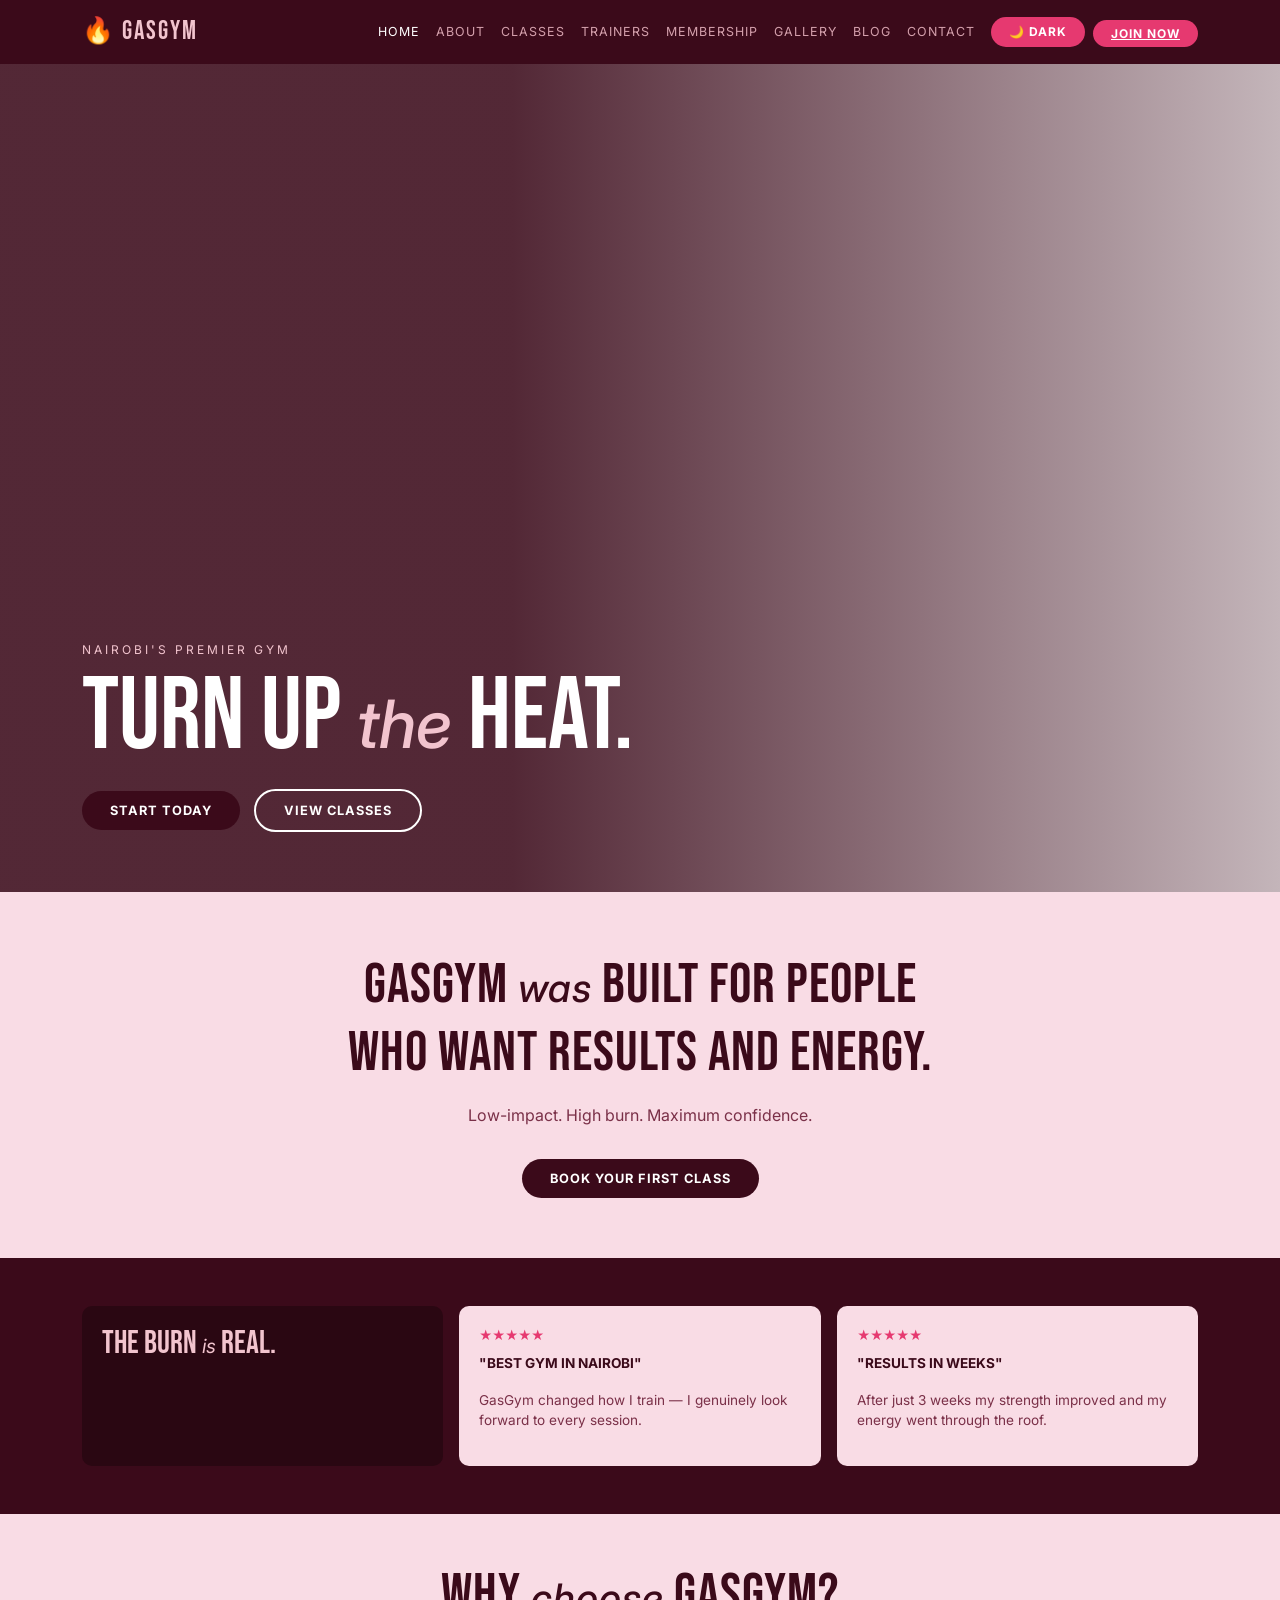
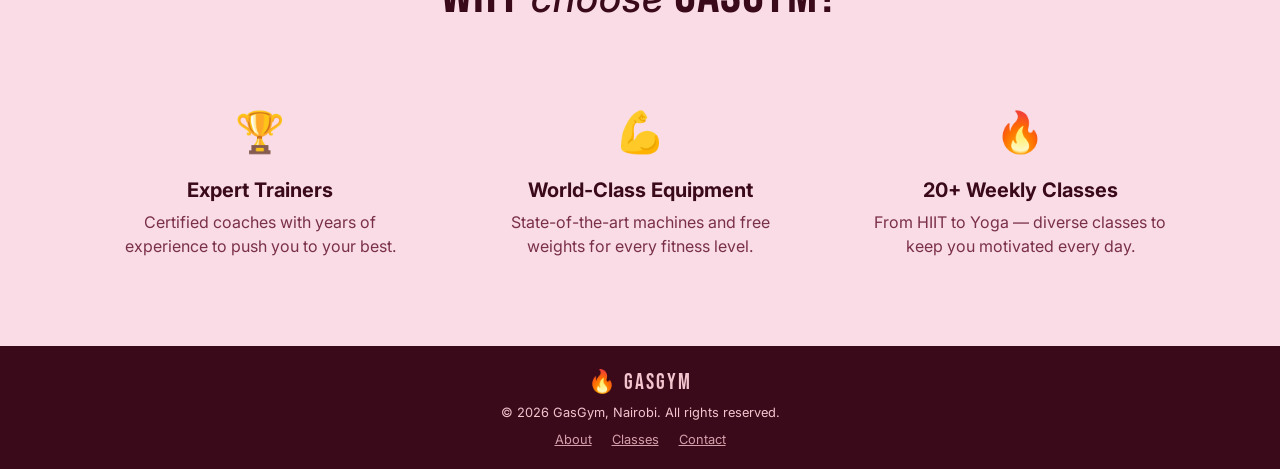
==== index.html @ 3ef98167 "initial commit" ====
<!DOCTYPE html>
<html lang="en">
<head>
  <meta charset="UTF-8" />
  <meta name="viewport" content="width=device-width, initial-scale=1.0"/>
  <title>GasGym — Train Hard. Live Strong.</title>
  <link href="https://fonts.googleapis.com/css2?family=Bebas+Neue&family=Inter:wght@400;600;700&display=swap" rel="stylesheet"/>
  <link href="https://cdn.jsdelivr.net/npm/bootstrap@5.3.0/dist/css/bootstrap.min.css" rel="stylesheet"/>
  <link rel="stylesheet" href="css/style.css"/>
</head>
<body>

  <!-- NAVBAR -->
  <nav class="navbar navbar-expand-lg">
    <div class="container">
      <a class="navbar-brand" href="index.html">🔥 GasGym</a>
      <button class="navbar-toggler" type="button" data-bs-toggle="collapse" data-bs-target="#navMenu">
        <span class="navbar-toggler-icon"></span>
      </button>
      <div class="collapse navbar-collapse" id="navMenu">
        <ul class="navbar-nav ms-auto align-items-center">
          <li class="nav-item"><a class="nav-link active" href="index.html">Home</a></li>
          <li class="nav-item"><a class="nav-link" href="about.html">About</a></li>
          <li class="nav-item"><a class="nav-link" href="classes.html">Classes</a></li>
          <li class="nav-item"><a class="nav-link" href="trainers.html">Trainers</a></li>
          <li class="nav-item"><a class="nav-link" href="membership.html">Membership</a></li>
          <li class="nav-item"><a class="nav-link" href="gallery.html">Gallery</a></li>
          <li class="nav-item"><a class="nav-link" href="blog.html">Blog</a></li>
          <li class="nav-item"><a class="nav-link" href="contact.html">Contact</a></li>
          <li class="nav-item ms-2">
            <button id="themeToggle" class="btn-join">🌙 Dark</button>
          </li>
          <li class="nav-item ms-2">
            <a href="membership.html" class="btn-join">Join Now</a>
          </li>
        </ul>
      </div>
    </div>
  </nav>

  <!-- HERO -->
  <section class="hero">
    <div class="container">
      <p class="hero-sub">Nairobi's Premier Gym</p>
      <h1 class="hero-title">TURN UP <span>the</span> HEAT.</h1>
      <a href="membership.html" class="btn-primary-gg">Start Today</a>
      <a href="classes.html" class="btn-outline-gg">View Classes</a>
    </div>
  </section>

  <!-- PINK SECTION -->
  <section class="section-pink">
    <div class="container">
      <h2>GASGYM <em>was</em> BUILT FOR PEOPLE<br>WHO WANT RESULTS AND ENERGY.</h2>
      <p class="mt-3">Low-impact. High burn. Maximum confidence.</p>
      <a href="classes.html" class="btn-primary-gg mt-3 d-inline-block">Book Your First Class</a>
    </div>
  </section>

  <!-- TESTIMONIALS -->
  <section class="section-dark py-5">
    <div class="container">
      <div class="row g-3">
        <div class="col-md-4">
          <div class="card-dark h-100">
            <div class="card-title-big">THE BURN <em style="font-family:Inter,sans-serif;font-style:italic;font-size:0.6em;">is</em> REAL.</div>
          </div>
        </div>
        <div class="col-md-4">
          <div class="card-pink h-100">
            <div class="stars">★★★★★</div>
            <p class="fw-bold mt-2" style="font-size:0.85rem;text-transform:uppercase;color:#3b0a1a;">"Best gym in Nairobi"</p>
            <p style="font-size:0.85rem;color:#7a3048;">GasGym changed how I train — I genuinely look forward to every session.</p>
          </div>
        </div>
        <div class="col-md-4">
          <div class="card-pink h-100">
            <div class="stars">★★★★★</div>
            <p class="fw-bold mt-2" style="font-size:0.85rem;text-transform:uppercase;color:#3b0a1a;">"Results in weeks"</p>
            <p style="font-size:0.85rem;color:#7a3048;">After just 3 weeks my strength improved and my energy went through the roof.</p>
          </div>
        </div>
      </div>
    </div>
  </section>

  <!-- WHY GASGYM -->
  <section class="section-pink py-5">
    <div class="container">
      <h2 class="text-center mb-5">WHY <em>choose</em> GASGYM?</h2>
      <div class="row g-4 text-center">
        <div class="col-md-4">
          <div class="card-pink p-4">
            <div style="font-size:2.5rem;">🏆</div>
            <h5 class="mt-3 fw-bold" style="color:#3b0a1a;">Expert Trainers</h5>
            <p style="color:#7a3048;">Certified coaches with years of experience to push you to your best.</p>
          </div>
        </div>
        <div class="col-md-4">
          <div class="card-pink p-4">
            <div style="font-size:2.5rem;">💪</div>
            <h5 class="mt-3 fw-bold" style="color:#3b0a1a;">World-Class Equipment</h5>
            <p style="color:#7a3048;">State-of-the-art machines and free weights for every fitness level.</p>
          </div>
        </div>
        <div class="col-md-4">
          <div class="card-pink p-4">
            <div style="font-size:2.5rem;">🔥</div>
            <h5 class="mt-3 fw-bold" style="color:#3b0a1a;">20+ Weekly Classes</h5>
            <p style="color:#7a3048;">From HIIT to Yoga — diverse classes to keep you motivated every day.</p>
          </div>
        </div>
      </div>
    </div>
  </section>

  <!-- FOOTER -->
  <footer>
    <div class="container">
      <p class="mb-1" style="font-family:'Bebas Neue',sans-serif;font-size:1.4rem;letter-spacing:2px;">🔥 GasGym</p>
      <p class="mb-0" style="font-size:0.8rem;">© 2026 GasGym, Nairobi. All rights reserved.</p>
      <div class="mt-2" style="font-size:0.8rem;">
        <a href="about.html" style="color:#d4a0ac;margin:0 8px;">About</a>
        <a href="classes.html" style="color:#d4a0ac;margin:0 8px;">Classes</a>
        <a href="contact.html" style="color:#d4a0ac;margin:0 8px;">Contact</a>
      </div>
    </div>
  </footer>

  <script src="https://cdn.jsdelivr.net/npm/bootstrap@5.3.0/dist/js/bootstrap.bundle.min.js"></script>
  <script src="js/main.js"></script>
</body>
</html>
---- css/style.css ----
/* GasGym - Main Stylesheet */
@import url('https://fonts.googleapis.com/css2?family=Bebas+Neue&family=Inter:wght@400;600;700&display=swap');

:root {
  --maroon: #3b0a1a;
  --maroon-light: #2a0712;
  --pink: #f9dce5;
  --pink-mid: #f2c4ce;
  --accent: #e63970;
  --text-on-pink: #7a3048;
}

body {
  font-family: 'Inter', sans-serif;
  transition: background 0.3s, color 0.3s;
  margin: 0;
}

/* NAVBAR */
.navbar { background-color: var(--maroon) !important; }
.navbar-brand { 
  font-family: 'Bebas Neue', sans-serif; 
  font-size: 1.6rem; 
  letter-spacing: 2px;
  color: var(--pink-mid) !important;
}
.nav-link { 
  color: #d4a0ac !important; 
  font-size: 0.78rem; 
  letter-spacing: 1px; 
  text-transform: uppercase; 
}
.nav-link:hover, .nav-link.active { color: #fff !important; }
.btn-join {
  background: var(--accent);
  color: #fff;
  border: none;
  border-radius: 20px;
  padding: 6px 18px;
  font-size: 0.75rem;
  font-weight: 700;
  letter-spacing: 1px;
  text-transform: uppercase;
}

/* HERO */
.hero {
  background: linear-gradient(to right, rgba(59,10,26,0.88) 40%, rgba(59,10,26,0.3) 100%),
              url('https://images.unsplash.com/photo-1534438327276-14e5300c3a48?w=1400') center/cover no-repeat;
  min-height: 92vh;
  display: flex;
  align-items: flex-end;
  padding: 60px 40px;
}
.hero-sub {
  color: var(--pink-mid);
  font-size: 0.75rem;
  letter-spacing: 3px;
  text-transform: uppercase;
  margin-bottom: 8px;
}
.hero-title {
  font-family: 'Bebas Neue', sans-serif;
  font-size: clamp(3rem, 8vw, 7rem);
  line-height: 1;
  color: #fff;
  margin: 0 0 20px;
}
.hero-title span {
  font-family: 'Inter', sans-serif;
  font-style: italic;
  font-size: 0.65em;
  color: var(--pink-mid);
}

/* BUTTONS */
.btn-primary-gg {
  background: var(--maroon);
  color: #fff;
  border: none;
  border-radius: 25px;
  padding: 10px 28px;
  font-size: 0.8rem;
  font-weight: 700;
  letter-spacing: 1px;
  text-transform: uppercase;
  text-decoration: none;
  display: inline-block;
}
.btn-outline-gg {
  background: transparent;
  color: #fff;
  border: 2px solid #fff;
  border-radius: 25px;
  padding: 10px 28px;
  font-size: 0.8rem;
  font-weight: 700;
  letter-spacing: 1px;
  text-transform: uppercase;
  text-decoration: none;
  display: inline-block;
  margin-left: 10px;
}

/* PINK SECTION */
.section-pink {
  background: var(--pink);
  padding: 60px 20px;
  text-align: center;
}
.section-pink h2 {
  font-family: 'Bebas Neue', sans-serif;
  font-size: clamp(2rem, 5vw, 3.5rem);
  color: var(--maroon);
  letter-spacing: 1px;
}
.section-pink h2 em {
  font-family: 'Inter', sans-serif;
  font-style: italic;
  font-size: 0.7em;
}
.section-pink p { color: var(--text-on-pink); }

/* DARK SECTION */
.section-dark { background: var(--maroon); }

/* CARDS */
.card-pink {
  background: var(--pink);
  border: none;
  border-radius: 10px;
  padding: 20px;
}
.card-dark {
  background: var(--maroon-light);
  border: none;
  border-radius: 10px;
  padding: 20px;
  color: var(--pink-mid);
}
.card-title-big {
  font-family: 'Bebas Neue', sans-serif;
  font-size: 2rem;
  line-height: 1.1;
}
.stars { color: var(--accent); font-size: 0.8rem; }

/* FOOTER */
footer {
  background: var(--maroon) !important;
  color: var(--pink-mid);
  padding: 20px;
  text-align: center;
  font-size: 0.85rem;
}

/* DARK MODE */
body.dark-mode { background: #0d0005; color: #f2c4ce; }
body.dark-mode .card-pink { background: #1a0510; color: #f2c4ce; }
body.dark-mode .section-pink { background: #1a0510; }
body.dark-mode .section-pink h2 { color: var(--pink-mid); }
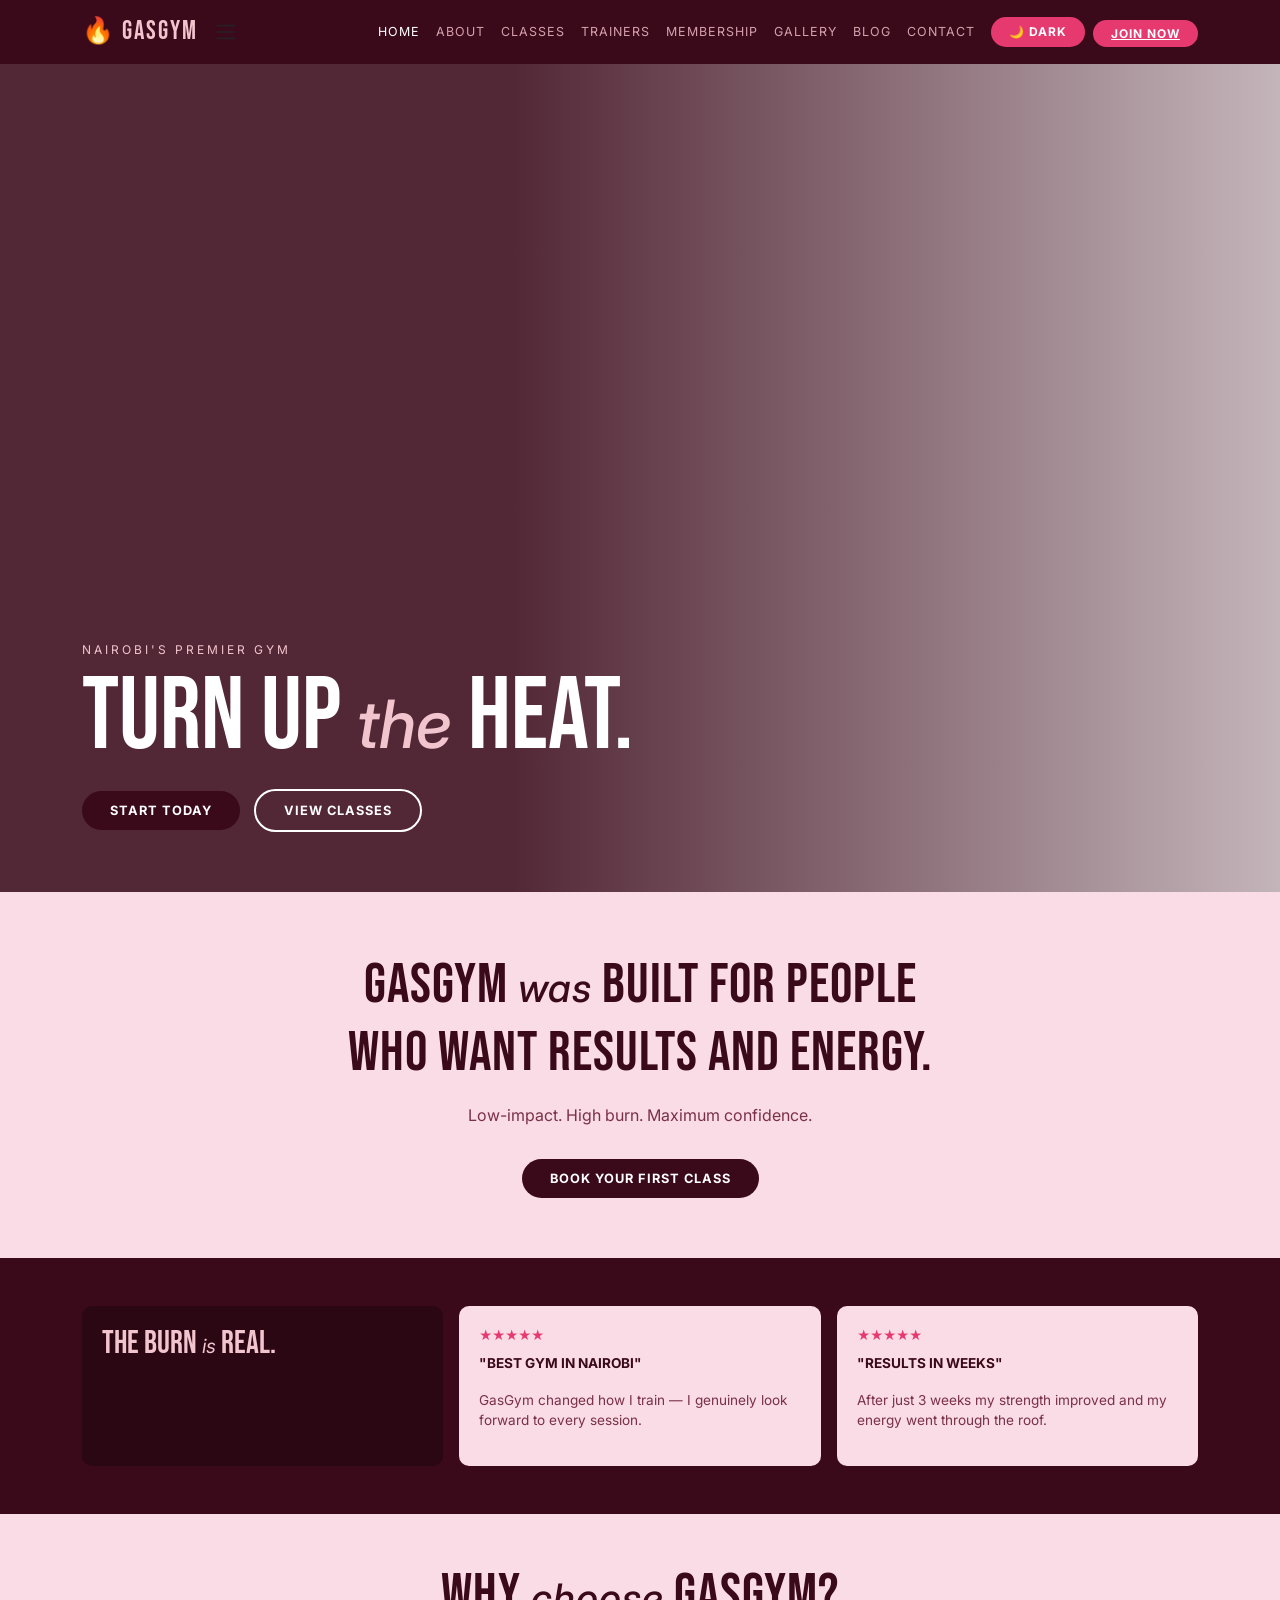
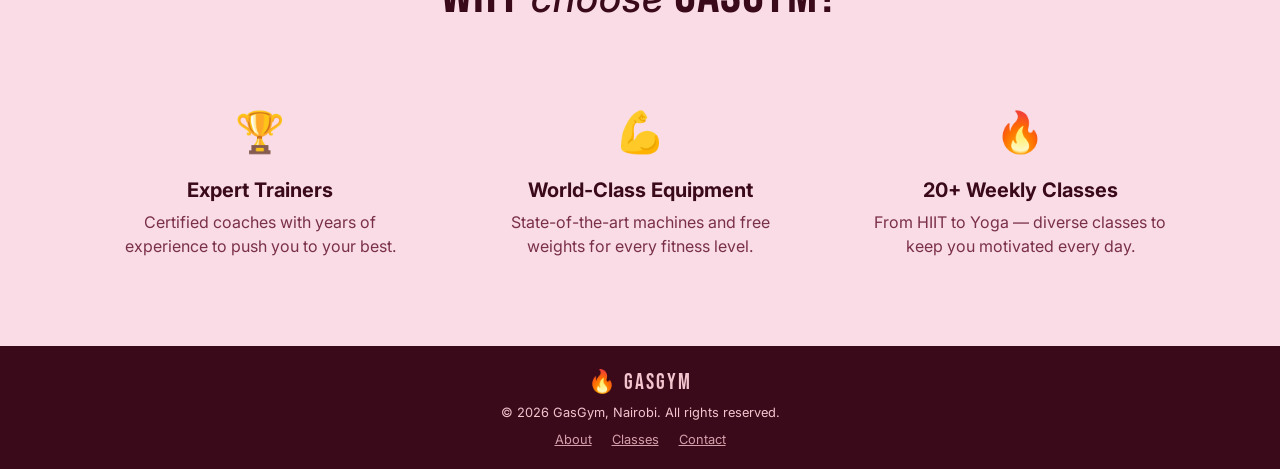
==== commit bf23263d: "Add ARIA labels for accessibility" ====
--- a/index.html
+++ b/index.html
@@ -14,9 +14,9 @@
   <nav class="navbar navbar-expand-lg">
     <div class="container">
       <a class="navbar-brand" href="index.html">🔥 GasGym</a>
-      <button class="navbar-toggler" type="button" data-bs-toggle="collapse" data-bs-target="#navMenu">
+      <button class="navbar-toggler" type="button" data-bs-toggle="collapse" data-bs-target="#navMenu" aria-label="Toggle navigation"></button>
         <span class="navbar-toggler-icon"></span>
-      </button>
+      </butt>
       <div class="collapse navbar-collapse" id="navMenu">
         <ul class="navbar-nav ms-auto align-items-center">
           <li class="nav-item"><a class="nav-link active" href="index.html">Home</a></li>
--- a/css/style.css
+++ b/css/style.css
@@ -158,4 +158,22 @@
 body.dark-mode { background: #0d0005; color: #f2c4ce; }
 body.dark-mode .card-pink { background: #1a0510; color: #f2c4ce; }
 body.dark-mode .section-pink { background: #1a0510; }
-body.dark-mode .section-pink h2 { color: var(--pink-mid); }+body.dark-mode .section-pink h2 { color: var(--pink-mid); }
+/* Page Hero (for inner pages) */
+.page-hero {
+  background: linear-gradient(to right, rgba(59,10,26,0.92) 50%, rgba(59,10,26,0.4) 100%),
+              url('https://images.unsplash.com/photo-1534438327276-14e5300c3a48?w=1400') center/cover no-repeat;
+  min-height: 40vh;
+  padding: 60px 0;
+}
+/* Filter Buttons */
+.filter-btn {
+  cursor: pointer;
+  opacity: 0.7;
+  transition: opacity 0.2s;
+}
+.filter-btn.active,
+.filter-btn:hover {
+  opacity: 1;
+  outline: 2px solid #f2c4ce;
+}
